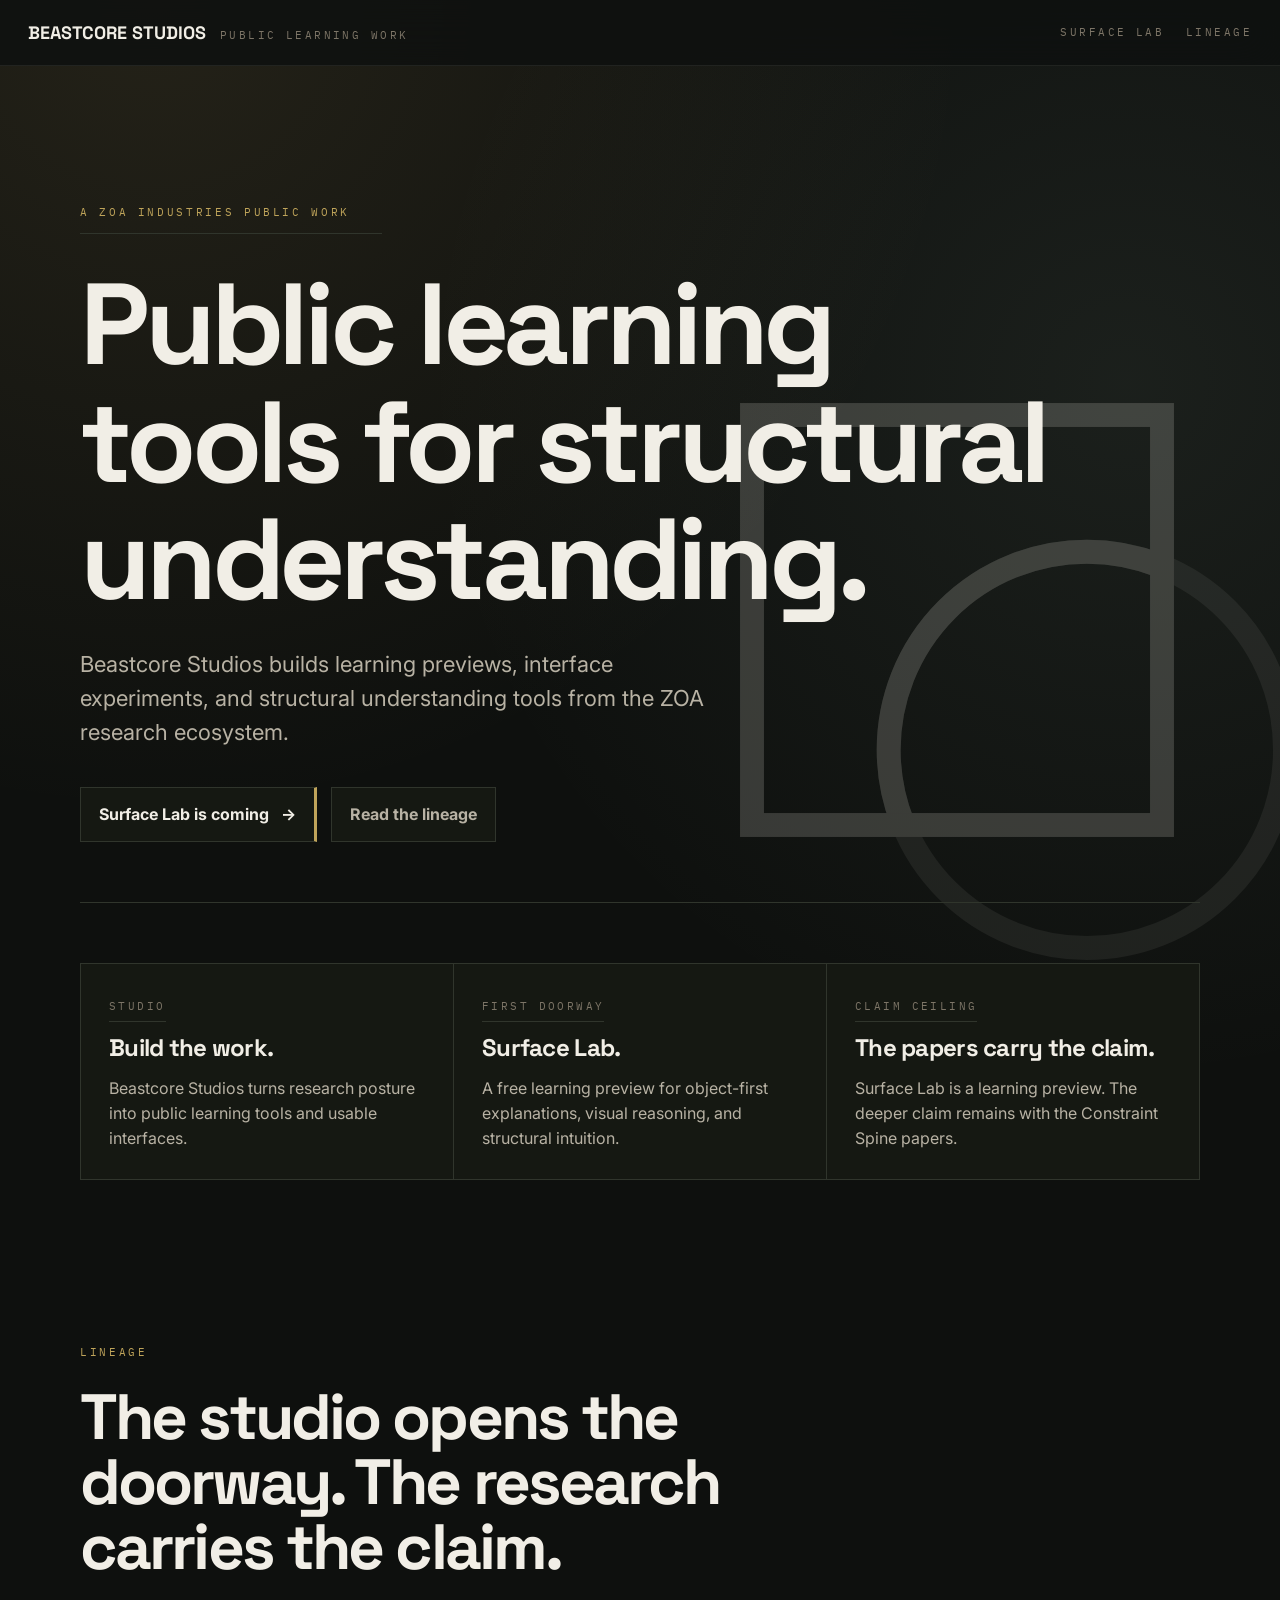
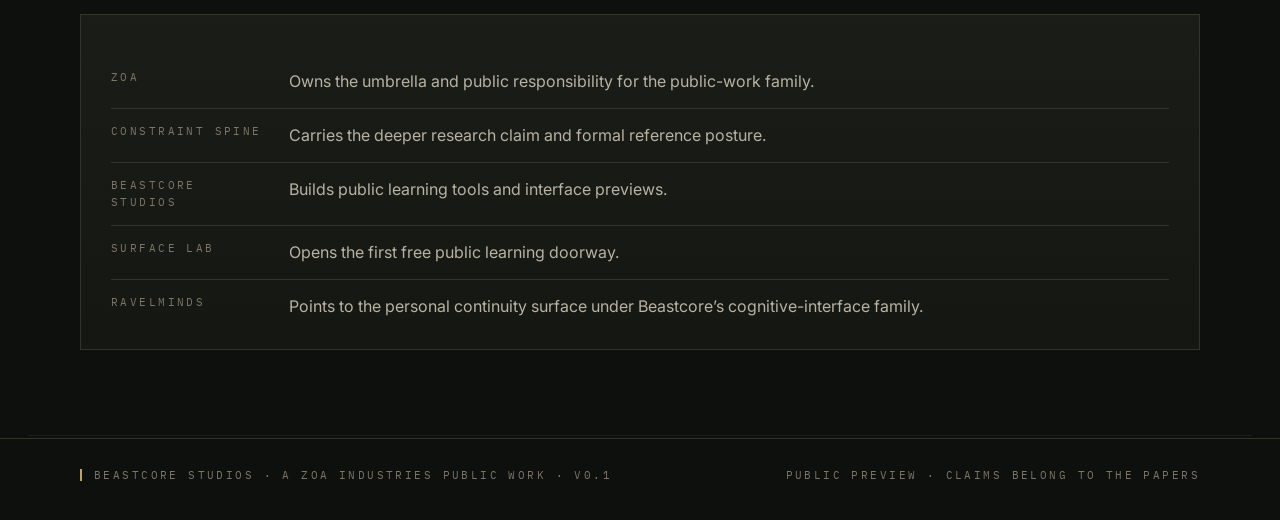
==== index.html @ 80c289a4 "beastcorestudios: composition hardening pass — homepage only v0.7 advances Beastcore Studios public " ====
<!doctype html>
<html lang="en">
<head>
  <meta charset="utf-8">
  <meta name="viewport" content="width=device-width, initial-scale=1">
  <title>Beastcore Studios — Public learning tools</title>
  <meta name="description" content="Beastcore Studios builds learning previews, interface experiments, and structural understanding tools from the ZOA research ecosystem. Surface Lab is coming.">
  <meta name="robots" content="index, follow, nosnippet, noarchive">
  <meta name="googlebot" content="index, follow, nosnippet, noarchive">
  <link rel="canonical" href="https://beastcorestudios.com/">
  <meta property="og:type" content="website">
  <meta property="og:url" content="https://beastcorestudios.com/">
  <meta property="og:title" content="Beastcore Studios — Public learning tools">
  <meta property="og:description" content="Surface Lab is coming: a free public learning doorway from Beastcore Studios. The deeper claim belongs to the papers.">
  <meta name="theme-color" content="#0f1110">
  <link rel="icon" type="image/x-icon" href="/favicon.ico">
  <link rel="icon" type="image/svg+xml" href="/favicon.svg">
  <link rel="icon" type="image/png" sizes="16x16" href="/favicon-16x16.png">
  <link rel="icon" type="image/png" sizes="32x32" href="/favicon-32x32.png">
  <link rel="apple-touch-icon" sizes="180x180" href="/apple-touch-icon.png">
  <link rel="manifest" href="/site.webmanifest">
  <meta property="og:image" content="https://beastcorestudios.com/assets/surface-lab-lockup-2000.png">
  <link rel="stylesheet" href="/assets/site.css">
  <link rel="preconnect" href="https://fonts.googleapis.com">
  <link rel="preconnect" href="https://fonts.gstatic.com" crossorigin>
  <link href="https://fonts.googleapis.com/css2?family=Space+Grotesk:wght@500;700&family=Inter:wght@400;600;700&family=IBM+Plex+Mono:wght@400;500&display=swap" rel="stylesheet">
</head>
<body class="home">
<nav>
  <a class="brand" href="/">
    <strong>Beastcore Studios</strong>
    <span>public learning work</span>
  </a>
  <div class="nav-links">
    <a href="/surface-lab/">Surface Lab</a>
    <a href="#lineage">Lineage</a>
  </div>
</nav>
<main>
  <section class="section hero">
    <div class="inner">
      <div class="kicker">A ZOA Industries public work</div>
      <h1>Public learning tools for structural understanding.</h1>
      <p class="lede">Beastcore Studios builds learning previews, interface experiments, and structural understanding tools from the ZOA research ecosystem.</p>
      <div class="actions">
        <a class="button primary" href="/surface-lab/">Surface Lab is coming <span>→</span></a>
        <a class="button secondary" href="#lineage">Read the lineage</a>
      </div>
      <div class="rule"></div>
      <div class="grid">
        <div class="card">
          <div class="mono">Studio</div>
          <h3>Build the work.</h3>
          <p>Beastcore Studios turns research posture into public learning tools and usable interfaces.</p>
        </div>
        <div class="card">
          <div class="mono">First doorway</div>
          <h3>Surface Lab.</h3>
          <p>A free learning preview for object-first explanations, visual reasoning, and structural intuition.</p>
        </div>
        <div class="card">
          <div class="mono">Claim ceiling</div>
          <h3>The papers carry the claim.</h3>
          <p>Surface Lab is a learning preview. The deeper claim remains with the Constraint Spine papers.</p>
        </div>
      </div>
    </div>
  </section>

  <section class="section" id="lineage">
    <div class="inner">
      <div class="kicker">Lineage</div>
      <h2>The studio opens the doorway. The research carries the claim.</h2>
      <div class="panel">
        <div class="line-list">
          <div class="line"><div class="mono">ZOA</div><div>Owns the umbrella and public responsibility for the public-work family.</div></div>
          <div class="line"><div class="mono">Constraint Spine</div><div>Carries the deeper research claim and formal reference posture.</div></div>
          <div class="line"><div class="mono">Beastcore Studios</div><div>Builds public learning tools and interface previews.</div></div>
          <div class="line"><div class="mono">Surface Lab</div><div>Opens the first free public learning doorway.</div></div>
          <div class="line"><div class="mono">RavelMinds</div><div>Points to the personal continuity surface under Beastcore&rsquo;s cognitive-interface family.</div></div>
        </div>
      </div>
    </div>
  </section>
</main>
<footer>
  <div class="footer-inner mono">
    <div>BEASTCORE STUDIOS · A ZOA INDUSTRIES PUBLIC WORK · v0.1</div>
    <div>PUBLIC PREVIEW · CLAIMS BELONG TO THE PAPERS</div>
  </div>
</footer>
</body>
</html>
---- assets/site.css ----
:root {
  --bg: #0E100E;
  --panel: #151812;
  --panel-2: #1B1E17;
  --ink: #F1EEE6;
  --muted: #B8B2A4;
  --dim: #7D7567;
  --line: #30352C;
  --accent: #BFA45A;
  --accent-2: #D2BD78;
  --paper: #efede6;
  --paper-ink: #33322f;
}
* { box-sizing: border-box; }
html { scroll-behavior: smooth; }
body {
  margin: 0;
  background:
    radial-gradient(circle at 12% 0%, rgba(215,179,106,0.11), transparent 34%),
    radial-gradient(circle at 88% 18%, rgba(185,216,194,0.08), transparent 34%),
    var(--bg);
  color: var(--ink);
  font-family: Inter, ui-sans-serif, system-ui, -apple-system, BlinkMacSystemFont, "Segoe UI", sans-serif;
  line-height: 1.55;
}
a { color: inherit; }
nav {
  position: sticky;
  top: 0;
  z-index: 50;
  height: 66px;
  display: flex;
  align-items: center;
  justify-content: space-between;
  gap: 20px;
  padding: 0 28px;
  background: rgba(15,17,16,0.86);
  backdrop-filter: blur(20px);
  border-bottom: 1px solid rgba(242,239,231,0.08);
}
.brand {
  display: flex;
  align-items: baseline;
  gap: 14px;
  text-decoration: none;
}
.brand strong {
  font-family: "Space Grotesk", Inter, sans-serif;
  font-weight: 700;
  letter-spacing: 0;
  font-size: 18px;
  text-transform: uppercase;
}
.brand span, .nav-links a, .mono {
  font-family: "IBM Plex Mono", ui-monospace, SFMono-Regular, Menlo, monospace;
  font-size: 11px;
  letter-spacing: 0.22em;
  text-transform: uppercase;
  color: var(--dim);
}
.nav-links { display: flex; gap: 22px; align-items: center; }
.nav-links a { text-decoration: none; transition: color 0.2s ease; }
.nav-links a:hover { color: var(--accent); }
main { min-height: calc(100vh - 66px); }
.section { padding: 88px 28px; }
.inner { max-width: 1120px; margin: 0 auto; }
.hero { padding-top: 120px; padding-bottom: 76px; position: relative; overflow: hidden; }
.hero::before {
  content: "";
  position: absolute;
  top: 50%;
  right: -10%;
  transform: translateY(-50%);
  width: min(820px, 78vw);
  height: min(820px, 78vw);
  background-image: url('/assets/surface-lab-mark-reversed.svg');
  background-position: center;
  background-repeat: no-repeat;
  background-size: contain;
  opacity: 0.18;
  pointer-events: none;
  z-index: 0;
}
.hero .inner { position: relative; z-index: 1; }
.kicker {
  font-family: "IBM Plex Mono", ui-monospace, monospace;
  color: var(--accent);
  letter-spacing: 0.24em;
  text-transform: uppercase;
  font-size: 11px;
  margin-bottom: 24px;
}
h1, h2, h3 {
  font-family: "Space Grotesk", Inter, sans-serif;
  letter-spacing: -0.045em;
  line-height: 1.02;
  margin: 0;
}
h1 { font-size: clamp(54px, 9vw, 116px); max-width: 980px; }
h2 { font-size: clamp(34px, 5.4vw, 64px); max-width: 820px; }
h3 { font-size: 24px; letter-spacing: -0.03em; }
.lede {
  margin: 28px 0 0;
  color: var(--muted);
  max-width: 720px;
  font-size: clamp(18px, 2vw, 22px);
}
.actions { display: flex; flex-wrap: wrap; gap: 14px; margin-top: 38px; }
.button {
  display: inline-flex;
  align-items: center;
  gap: 12px;
  padding: 14px 18px;
  border: 1px solid var(--line);
  background: var(--panel);
  text-decoration: none;
  font-weight: 700;
  color: var(--ink);
}
.button.primary { border-right: 3px solid var(--accent); }
.button.secondary { color: var(--muted); }
.rule { height: 1px; background: var(--line); margin: 60px 0; }
.grid { display: grid; grid-template-columns: repeat(3, minmax(0, 1fr)); gap: 1px; background: var(--line); border: 1px solid var(--line); }
.card { background: var(--panel); padding: 28px; min-height: 210px; }
.card p { color: var(--muted); margin: 16px 0 0; }
.panel {
  margin-top: 34px;
  border: 1px solid var(--line);
  background: linear-gradient(180deg, rgba(255,255,255,0.025), transparent), var(--panel);
  padding: 30px;
}
.line-list { display: grid; gap: 14px; margin-top: 24px; }
.line { display: grid; grid-template-columns: 160px 1fr; gap: 18px; border-top: 1px solid var(--line); padding-top: 14px; }
.line:first-child { border-top: 0; padding-top: 0; }
.line div:last-child { color: var(--muted); }
.preview-wrap {
  margin-top: 34px;
  background: var(--paper);
  border: 1px solid var(--line);
  padding: 20px;
}
.preview-card {
  max-width: 620px;
  margin: 0 auto;
  background: #faf9f4;
  color: var(--paper-ink);
  border: 1px solid #e2dfd5;
  border-radius: 14px;
  padding: 30px;
  font-family: Georgia, "Times New Roman", serif;
}
.preview-head { display: flex; justify-content: space-between; align-items: baseline; margin-bottom: 20px; }
.preview-head strong { font-size: 17px; }
.preview-head span, .preview-label { font-family: Arial, sans-serif; font-size: 10px; letter-spacing: 0.14em; text-transform: uppercase; color: #99958b; }
.preview-prompt { font-size: 21px; margin: 8px 0 22px; }
.shelf { display: flex; gap: 12px; }
.object { flex: 1; border: 1px solid #e2dfd5; border-radius: 8px; padding: 14px 8px 12px; text-align: center; }
.object svg { width: 100%; display: block; }
.object span { font-size: 14px; }
.preview-foot { border-top: 1px solid #e2dfd5; margin-top: 22px; padding-top: 15px; color: #99958b; font-size: 13px; font-style: italic; }
footer { border-top: 1px solid var(--line); padding: 28px 28px 36px; color: var(--dim); position: relative; }
footer::before {
  content: "";
  position: absolute;
  top: -4px;
  left: 28px;
  right: 28px;
  height: 1px;
  background: var(--line);
  opacity: 0.4;
}
.footer-inner { max-width: 1120px; margin: 0 auto; display: flex; justify-content: space-between; gap: 20px; flex-wrap: wrap; }
.footer-inner > div:first-child {
  position: relative;
  padding-left: 14px;
}
.footer-inner > div:first-child::before {
  content: "";
  position: absolute;
  left: 0;
  top: 50%;
  height: 12px;
  width: 2px;
  background: var(--accent);
  transform: translateY(-50%);
}

/* === v0.7 composition hardening pass — homepage only === */
/* Scoped to body.home to prevent cascade into Surface Lab page body.
   Parent attribution (nav .brand, footer brand block) stays universal above. */
.home .hero .kicker {
  padding-bottom: 12px;
  border-bottom: 1px solid var(--line);
  display: inline-block;
  padding-right: 32px;
  margin-bottom: 32px;
}
.home .hero { padding-top: 132px; }
.home .lede { max-width: 640px; }
.home .card {
  position: relative;
  transition: background-color 0.2s ease;
}
.home .card::before {
  content: "";
  position: absolute;
  left: 0;
  top: 0;
  bottom: 0;
  width: 2px;
  background: var(--accent);
  opacity: 0;
  transition: opacity 0.2s ease;
}
.home .card:hover { background: var(--panel-2); }
.home .card:hover::before { opacity: 1; }
.home .card .mono {
  display: inline-block;
  padding-bottom: 6px;
  border-bottom: 1px solid var(--line);
  margin-bottom: 14px;
}
@media (max-width: 780px) {
  nav { padding: 0 18px; }
  .brand span, .nav-links { display: none; }
  .section { padding: 64px 20px; }
  .hero { padding-top: 82px; }
  .grid { grid-template-columns: 1fr; }
  .line { grid-template-columns: 1fr; gap: 6px; }
  .shelf { flex-direction: column; }
}
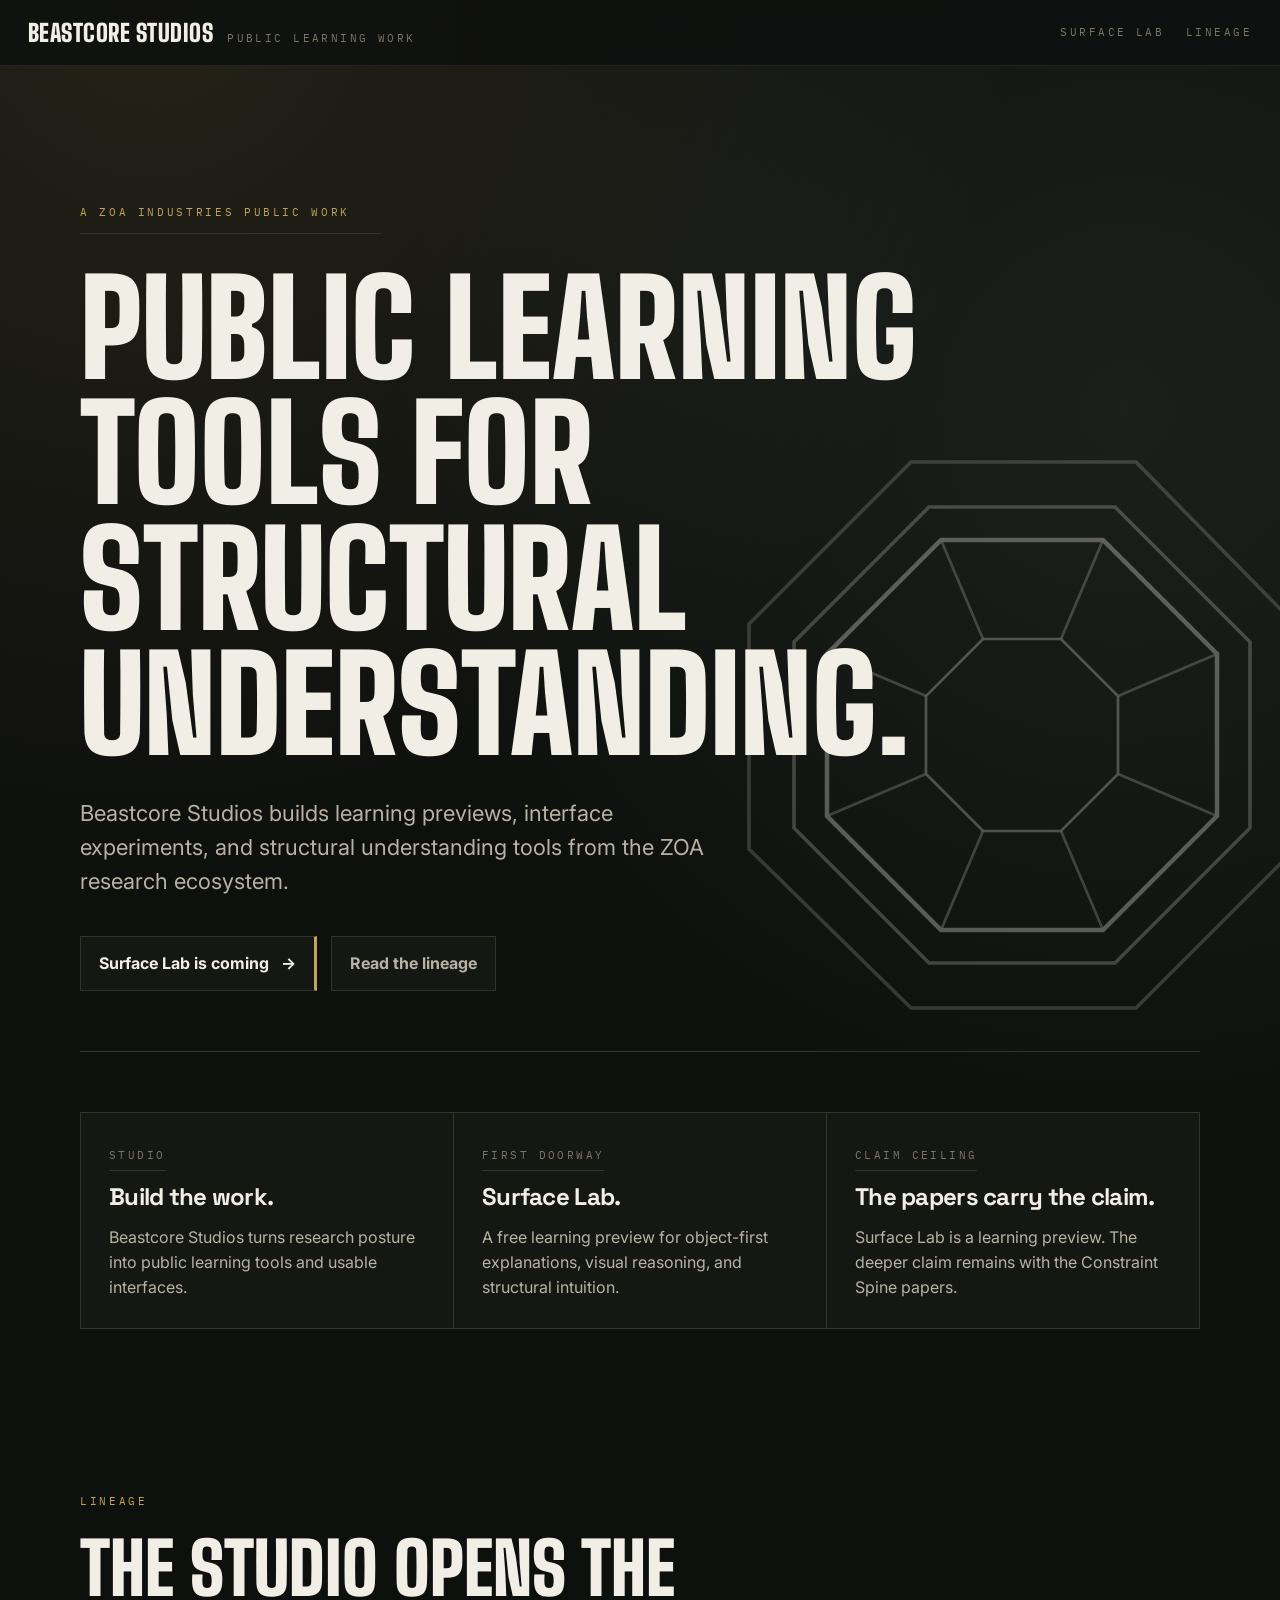
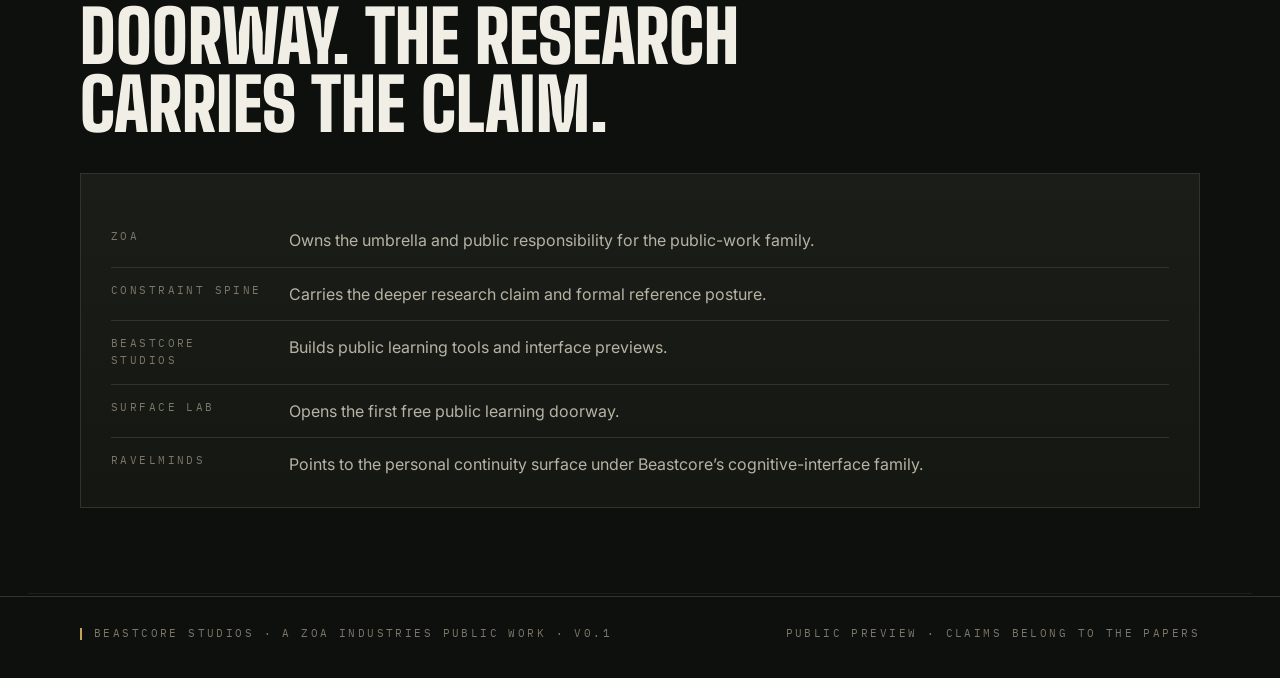
==== commit e2d963e0: "beastcorestudios: v0.8 — original sigil + brutalist wordmark Path 1 + Path 2 combined per operator a" ====
--- a/index.html
+++ b/index.html
@@ -23,7 +23,7 @@
   <link rel="stylesheet" href="/assets/site.css">
   <link rel="preconnect" href="https://fonts.googleapis.com">
   <link rel="preconnect" href="https://fonts.gstatic.com" crossorigin>
-  <link href="https://fonts.googleapis.com/css2?family=Space+Grotesk:wght@500;700&family=Inter:wght@400;600;700&family=IBM+Plex+Mono:wght@400;500&display=swap" rel="stylesheet">
+  <link href="https://fonts.googleapis.com/css2?family=Big+Shoulders+Display:wght@700;900&family=Space+Grotesk:wght@500;700&family=Inter:wght@400;600;700&family=IBM+Plex+Mono:wght@400;500&display=swap" rel="stylesheet">
 </head>
 <body class="home">
 <nav>
--- a/assets/site.css
+++ b/assets/site.css
@@ -45,10 +45,10 @@
   text-decoration: none;
 }
 .brand strong {
-  font-family: "Space Grotesk", Inter, sans-serif;
-  font-weight: 700;
-  letter-spacing: 0;
-  font-size: 18px;
+  font-family: "Big Shoulders Display", "Space Grotesk", Inter, sans-serif;
+  font-weight: 900;
+  letter-spacing: 0.02em;
+  font-size: 24px;
   text-transform: uppercase;
 }
 .brand span, .nav-links a, .mono {
@@ -69,15 +69,15 @@
   content: "";
   position: absolute;
   top: 50%;
-  right: -10%;
+  right: -8%;
   transform: translateY(-50%);
-  width: min(820px, 78vw);
-  height: min(820px, 78vw);
-  background-image: url('/assets/surface-lab-mark-reversed.svg');
+  width: min(720px, 68vw);
+  height: min(720px, 68vw);
+  background-image: url('/assets/beastcore-sigil-reversed.svg');
   background-position: center;
   background-repeat: no-repeat;
   background-size: contain;
-  opacity: 0.18;
+  opacity: 0.32;
   pointer-events: none;
   z-index: 0;
 }
@@ -99,6 +99,17 @@
 h1 { font-size: clamp(54px, 9vw, 116px); max-width: 980px; }
 h2 { font-size: clamp(34px, 5.4vw, 64px); max-width: 820px; }
 h3 { font-size: 24px; letter-spacing: -0.03em; }
+
+/* Homepage-scoped brutalist display typography for h1 + h2 */
+.home h1, .home h2 {
+  font-family: "Big Shoulders Display", "Space Grotesk", Inter, sans-serif;
+  font-weight: 900;
+  letter-spacing: 0;
+  text-transform: uppercase;
+  line-height: 0.95;
+}
+.home h1 { font-size: clamp(64px, 10.5vw, 132px); }
+.home h2 { font-size: clamp(40px, 6vw, 72px); }
 .lede {
   margin: 28px 0 0;
   color: var(--muted);
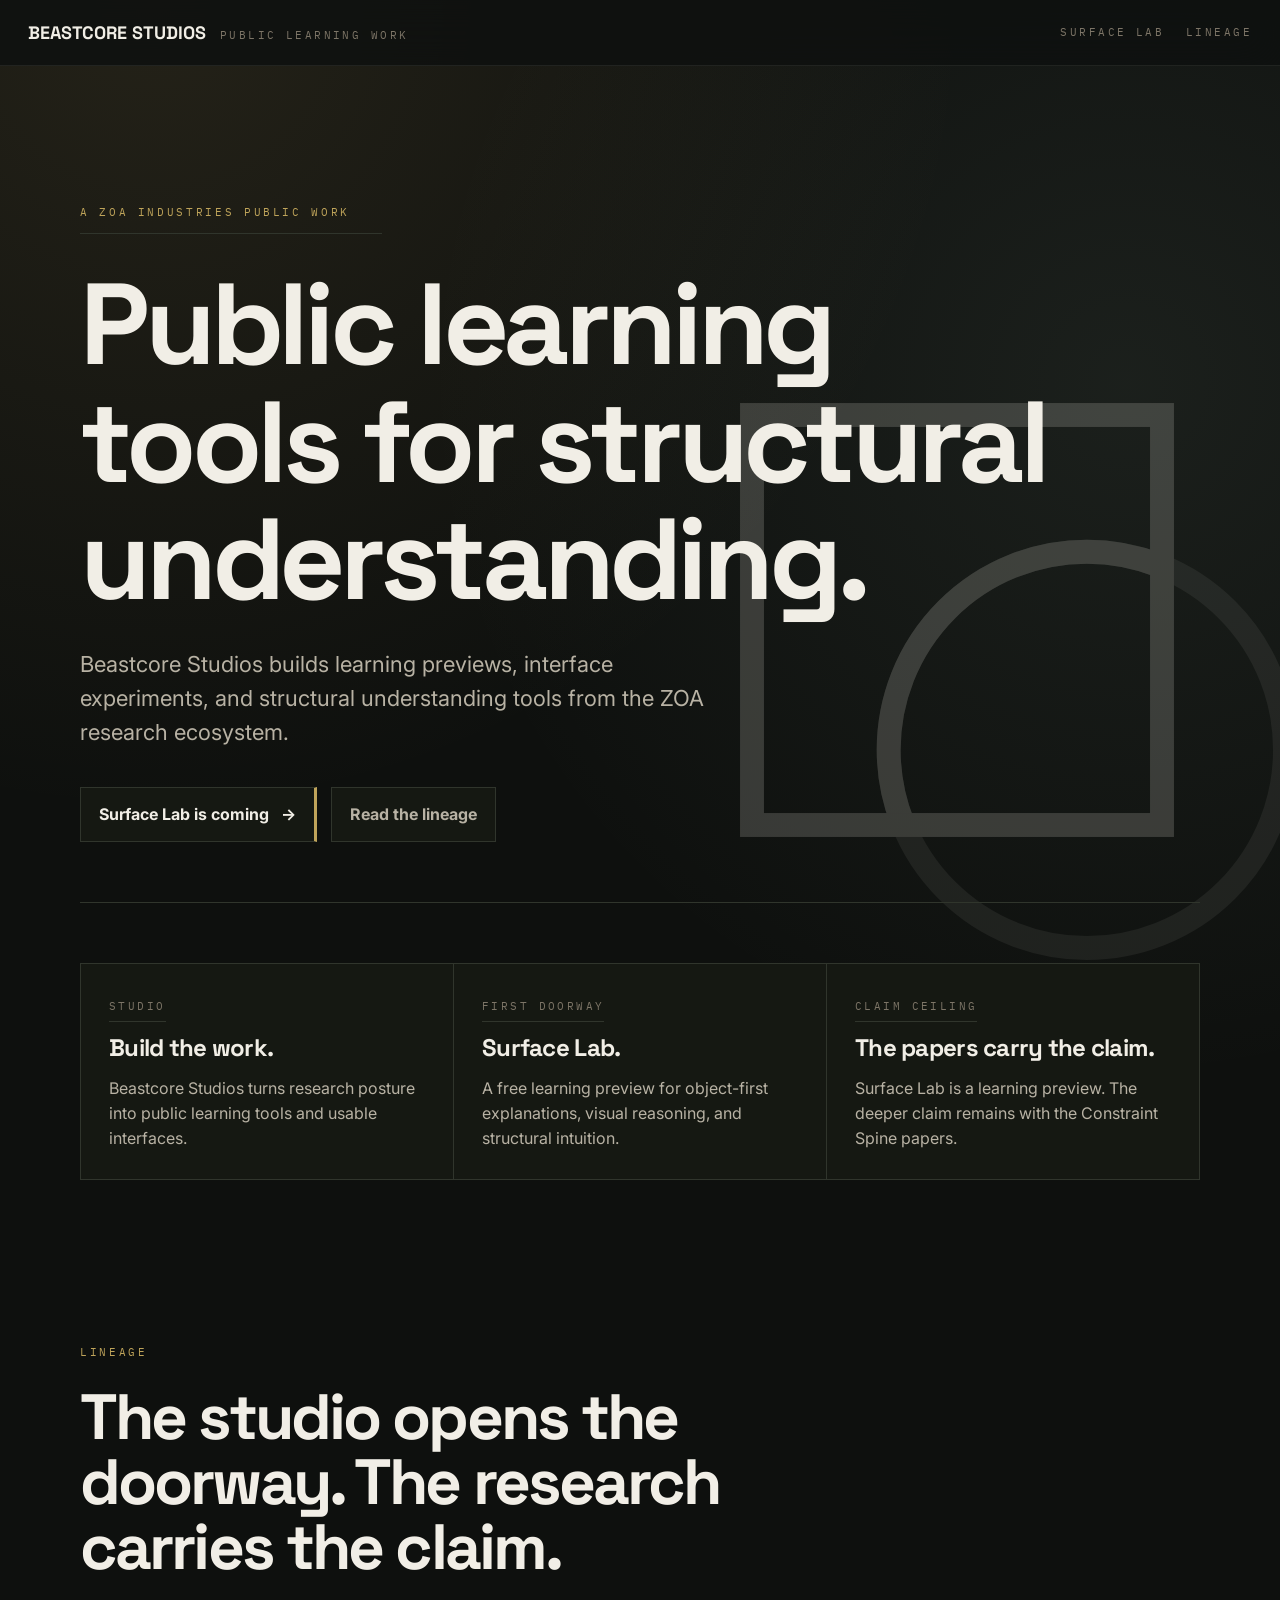
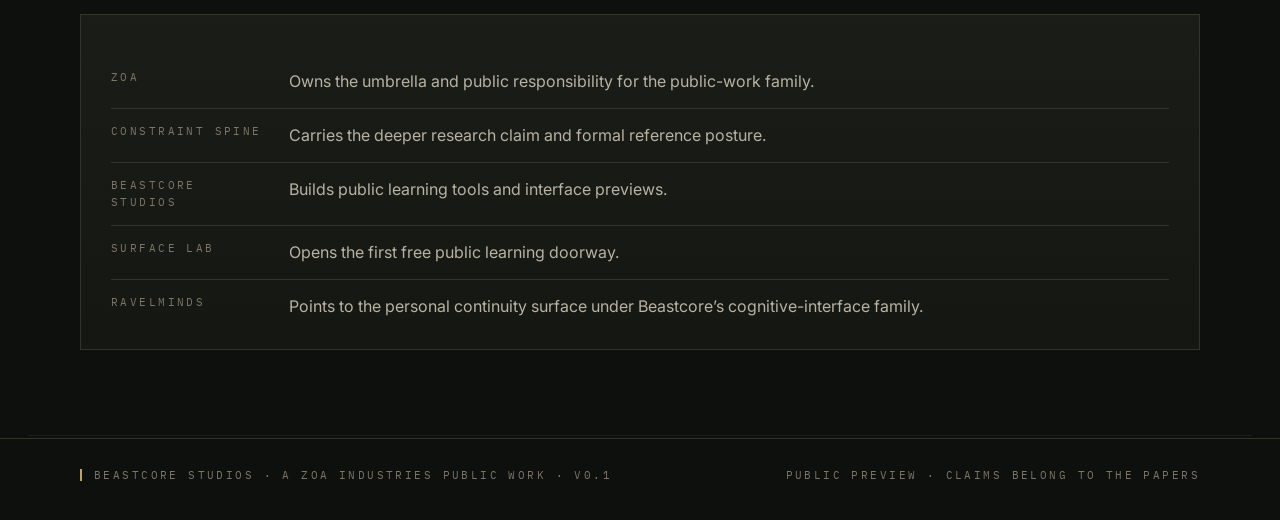
==== commit a91cb986: "Revert "beastcorestudios: v0.8 — original sigil + brutalist wordmark" This reverts commit e2d963e043" ====
--- a/index.html
+++ b/index.html
@@ -23,7 +23,7 @@
   <link rel="stylesheet" href="/assets/site.css">
   <link rel="preconnect" href="https://fonts.googleapis.com">
   <link rel="preconnect" href="https://fonts.gstatic.com" crossorigin>
-  <link href="https://fonts.googleapis.com/css2?family=Big+Shoulders+Display:wght@700;900&family=Space+Grotesk:wght@500;700&family=Inter:wght@400;600;700&family=IBM+Plex+Mono:wght@400;500&display=swap" rel="stylesheet">
+  <link href="https://fonts.googleapis.com/css2?family=Space+Grotesk:wght@500;700&family=Inter:wght@400;600;700&family=IBM+Plex+Mono:wght@400;500&display=swap" rel="stylesheet">
 </head>
 <body class="home">
 <nav>
--- a/assets/site.css
+++ b/assets/site.css
@@ -45,10 +45,10 @@
   text-decoration: none;
 }
 .brand strong {
-  font-family: "Big Shoulders Display", "Space Grotesk", Inter, sans-serif;
-  font-weight: 900;
-  letter-spacing: 0.02em;
-  font-size: 24px;
+  font-family: "Space Grotesk", Inter, sans-serif;
+  font-weight: 700;
+  letter-spacing: 0;
+  font-size: 18px;
   text-transform: uppercase;
 }
 .brand span, .nav-links a, .mono {
@@ -69,15 +69,15 @@
   content: "";
   position: absolute;
   top: 50%;
-  right: -8%;
+  right: -10%;
   transform: translateY(-50%);
-  width: min(720px, 68vw);
-  height: min(720px, 68vw);
-  background-image: url('/assets/beastcore-sigil-reversed.svg');
+  width: min(820px, 78vw);
+  height: min(820px, 78vw);
+  background-image: url('/assets/surface-lab-mark-reversed.svg');
   background-position: center;
   background-repeat: no-repeat;
   background-size: contain;
-  opacity: 0.32;
+  opacity: 0.18;
   pointer-events: none;
   z-index: 0;
 }
@@ -99,17 +99,6 @@
 h1 { font-size: clamp(54px, 9vw, 116px); max-width: 980px; }
 h2 { font-size: clamp(34px, 5.4vw, 64px); max-width: 820px; }
 h3 { font-size: 24px; letter-spacing: -0.03em; }
-
-/* Homepage-scoped brutalist display typography for h1 + h2 */
-.home h1, .home h2 {
-  font-family: "Big Shoulders Display", "Space Grotesk", Inter, sans-serif;
-  font-weight: 900;
-  letter-spacing: 0;
-  text-transform: uppercase;
-  line-height: 0.95;
-}
-.home h1 { font-size: clamp(64px, 10.5vw, 132px); }
-.home h2 { font-size: clamp(40px, 6vw, 72px); }
 .lede {
   margin: 28px 0 0;
   color: var(--muted);
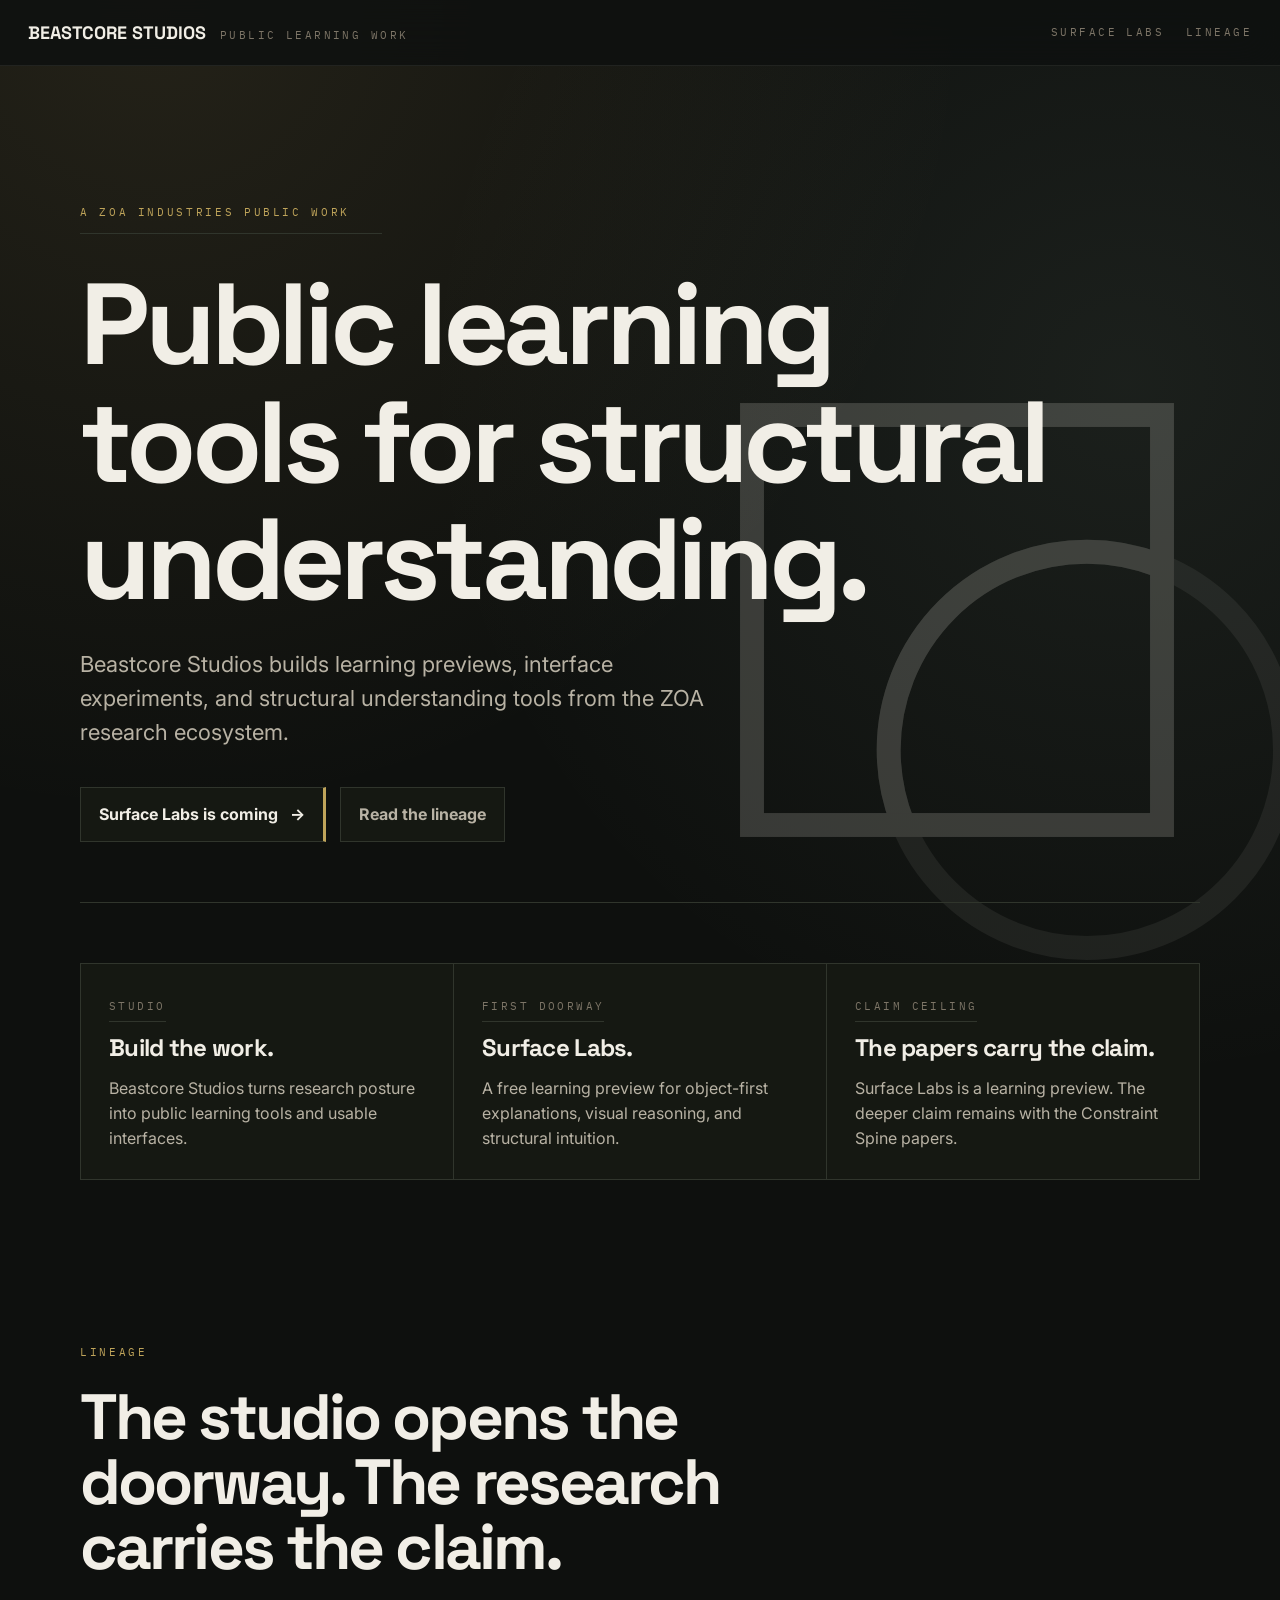
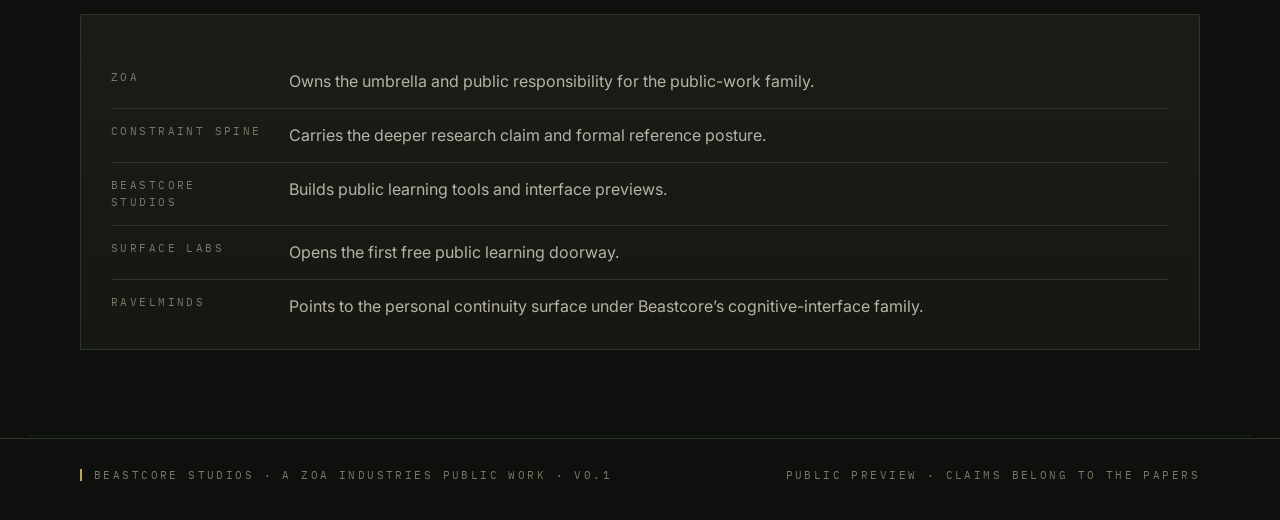
==== commit 63ee3dd0: "beastcorestudios: rename Surface Lab → Surface Labs (plural) Per operator directive 2026-06-21: bran" ====
--- a/index.html
+++ b/index.html
@@ -4,14 +4,14 @@
   <meta charset="utf-8">
   <meta name="viewport" content="width=device-width, initial-scale=1">
   <title>Beastcore Studios — Public learning tools</title>
-  <meta name="description" content="Beastcore Studios builds learning previews, interface experiments, and structural understanding tools from the ZOA research ecosystem. Surface Lab is coming.">
+  <meta name="description" content="Beastcore Studios builds learning previews, interface experiments, and structural understanding tools from the ZOA research ecosystem. Surface Labs is coming.">
   <meta name="robots" content="index, follow, nosnippet, noarchive">
   <meta name="googlebot" content="index, follow, nosnippet, noarchive">
   <link rel="canonical" href="https://beastcorestudios.com/">
   <meta property="og:type" content="website">
   <meta property="og:url" content="https://beastcorestudios.com/">
   <meta property="og:title" content="Beastcore Studios — Public learning tools">
-  <meta property="og:description" content="Surface Lab is coming: a free public learning doorway from Beastcore Studios. The deeper claim belongs to the papers.">
+  <meta property="og:description" content="Surface Labs is coming: a free public learning doorway from Beastcore Studios. The deeper claim belongs to the papers.">
   <meta name="theme-color" content="#0f1110">
   <link rel="icon" type="image/x-icon" href="/favicon.ico">
   <link rel="icon" type="image/svg+xml" href="/favicon.svg">
@@ -32,7 +32,7 @@
     <span>public learning work</span>
   </a>
   <div class="nav-links">
-    <a href="/surface-lab/">Surface Lab</a>
+    <a href="/surface-lab/">Surface Labs</a>
     <a href="#lineage">Lineage</a>
   </div>
 </nav>
@@ -43,7 +43,7 @@
       <h1>Public learning tools for structural understanding.</h1>
       <p class="lede">Beastcore Studios builds learning previews, interface experiments, and structural understanding tools from the ZOA research ecosystem.</p>
       <div class="actions">
-        <a class="button primary" href="/surface-lab/">Surface Lab is coming <span>→</span></a>
+        <a class="button primary" href="/surface-lab/">Surface Labs is coming <span>→</span></a>
         <a class="button secondary" href="#lineage">Read the lineage</a>
       </div>
       <div class="rule"></div>
@@ -55,13 +55,13 @@
         </div>
         <div class="card">
           <div class="mono">First doorway</div>
-          <h3>Surface Lab.</h3>
+          <h3>Surface Labs.</h3>
           <p>A free learning preview for object-first explanations, visual reasoning, and structural intuition.</p>
         </div>
         <div class="card">
           <div class="mono">Claim ceiling</div>
           <h3>The papers carry the claim.</h3>
-          <p>Surface Lab is a learning preview. The deeper claim remains with the Constraint Spine papers.</p>
+          <p>Surface Labs is a learning preview. The deeper claim remains with the Constraint Spine papers.</p>
         </div>
       </div>
     </div>
@@ -76,7 +76,7 @@
           <div class="line"><div class="mono">ZOA</div><div>Owns the umbrella and public responsibility for the public-work family.</div></div>
           <div class="line"><div class="mono">Constraint Spine</div><div>Carries the deeper research claim and formal reference posture.</div></div>
           <div class="line"><div class="mono">Beastcore Studios</div><div>Builds public learning tools and interface previews.</div></div>
-          <div class="line"><div class="mono">Surface Lab</div><div>Opens the first free public learning doorway.</div></div>
+          <div class="line"><div class="mono">Surface Labs</div><div>Opens the first free public learning doorway.</div></div>
           <div class="line"><div class="mono">RavelMinds</div><div>Points to the personal continuity surface under Beastcore&rsquo;s cognitive-interface family.</div></div>
         </div>
       </div>
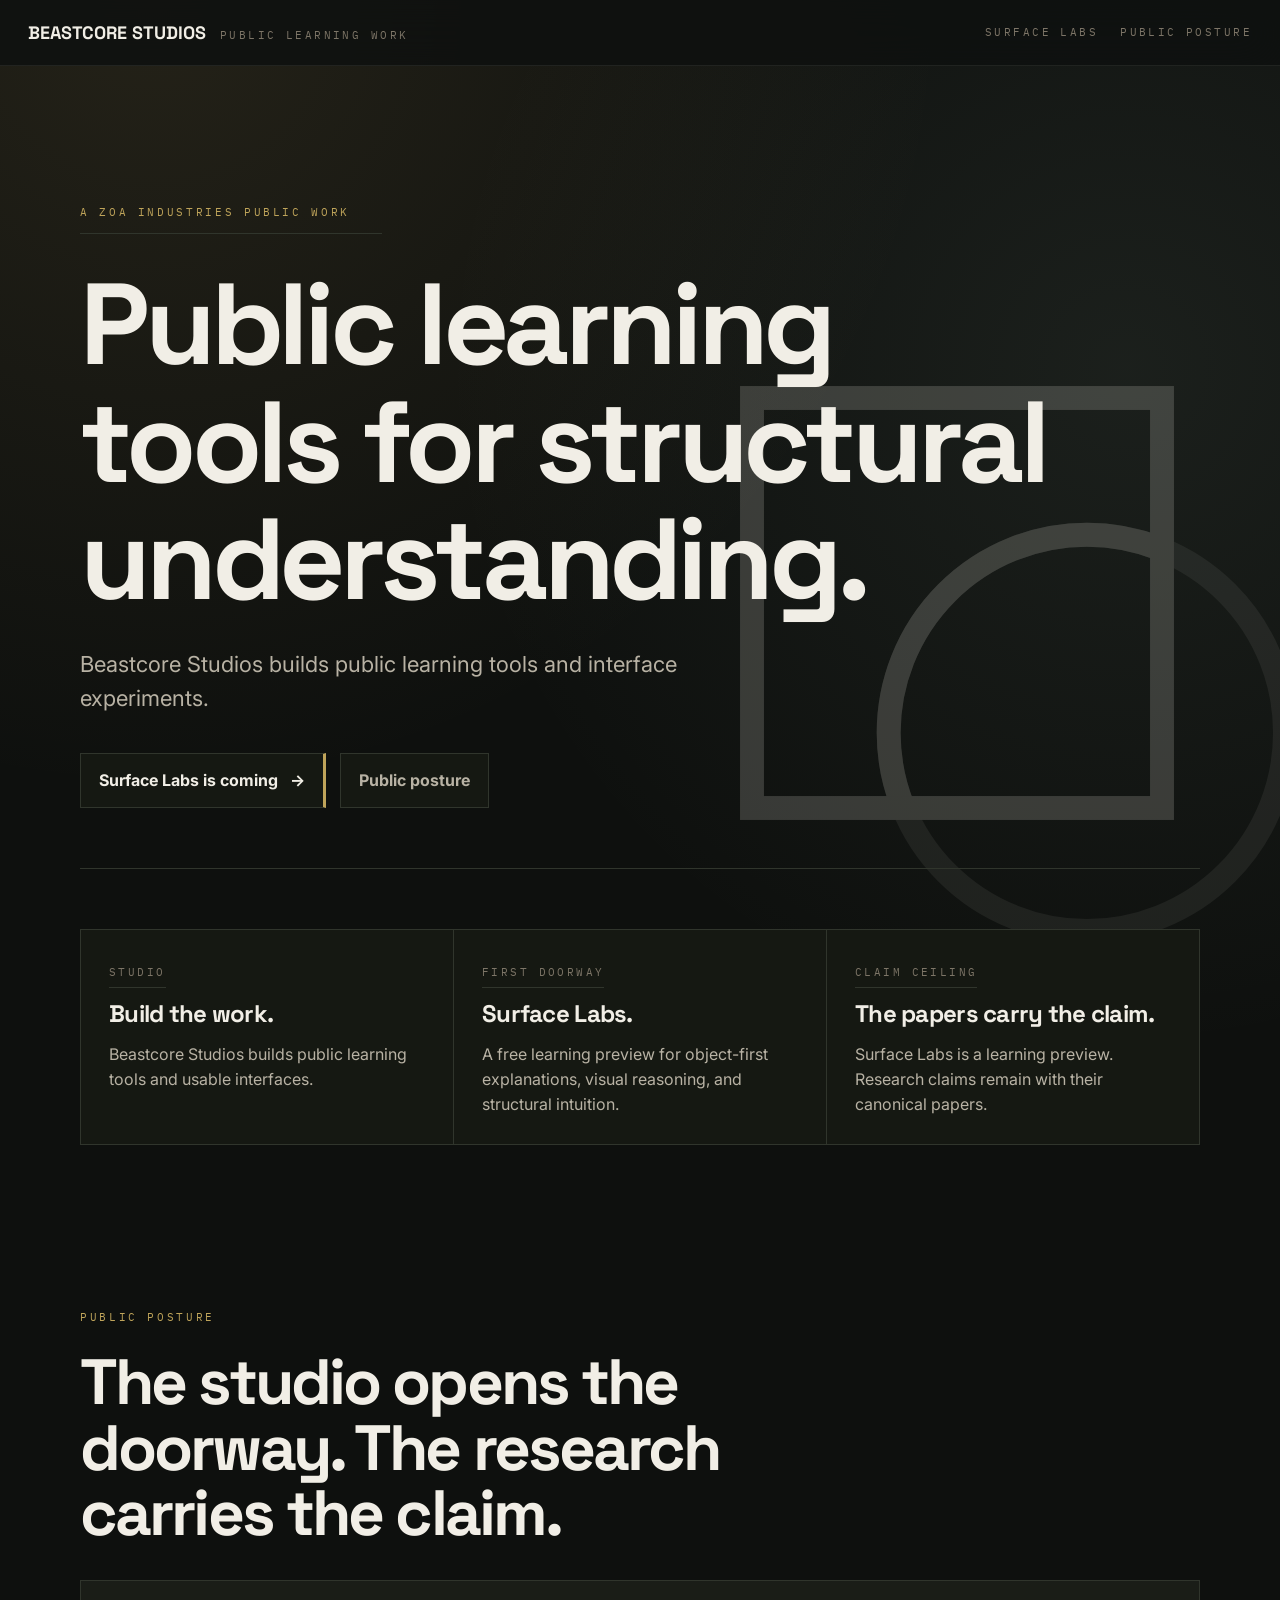
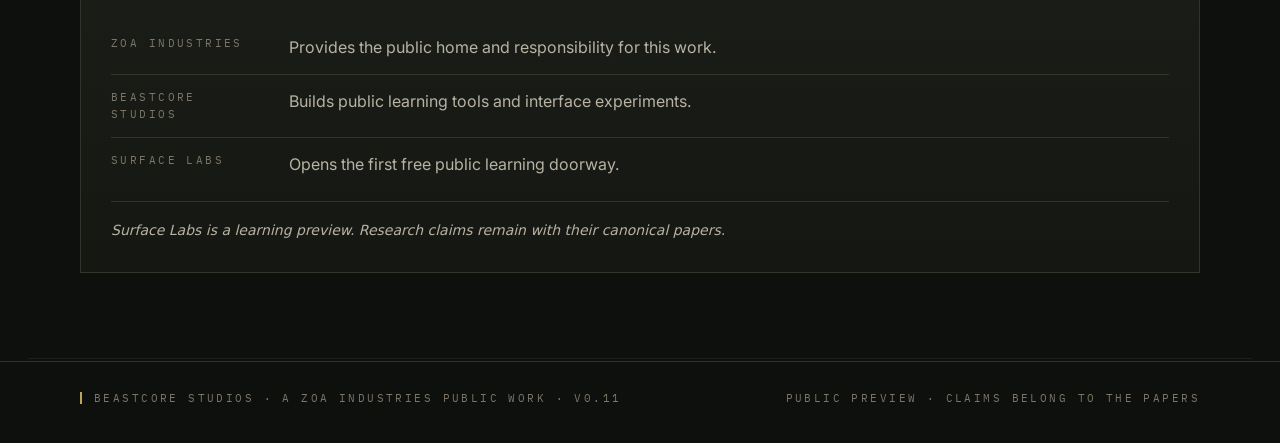
==== commit e10b07d8: "public-beastcore: align homepage with current public posture" ====
--- a/index.html
+++ b/index.html
@@ -4,7 +4,7 @@
   <meta charset="utf-8">
   <meta name="viewport" content="width=device-width, initial-scale=1">
   <title>Beastcore Studios — Public learning tools</title>
-  <meta name="description" content="Beastcore Studios builds learning previews, interface experiments, and structural understanding tools from the ZOA research ecosystem. Surface Labs is coming.">
+  <meta name="description" content="Beastcore Studios builds public learning tools and interface experiments. Surface Labs is coming.">
   <meta name="robots" content="index, follow, nosnippet, noarchive">
   <meta name="googlebot" content="index, follow, nosnippet, noarchive">
   <link rel="canonical" href="https://beastcorestudios.com/">
@@ -33,7 +33,7 @@
   </a>
   <div class="nav-links">
     <a href="/surface-lab/">Surface Labs</a>
-    <a href="#lineage">Lineage</a>
+    <a href="#public-posture">Public posture</a>
   </div>
 </nav>
 <main>
@@ -41,17 +41,17 @@
     <div class="inner">
       <div class="kicker">A ZOA Industries public work</div>
       <h1>Public learning tools for structural understanding.</h1>
-      <p class="lede">Beastcore Studios builds learning previews, interface experiments, and structural understanding tools from the ZOA research ecosystem.</p>
+      <p class="lede">Beastcore Studios builds public learning tools and interface experiments.</p>
       <div class="actions">
         <a class="button primary" href="/surface-lab/">Surface Labs is coming <span>→</span></a>
-        <a class="button secondary" href="#lineage">Read the lineage</a>
+        <a class="button secondary" href="#public-posture">Public posture</a>
       </div>
       <div class="rule"></div>
       <div class="grid">
         <div class="card">
           <div class="mono">Studio</div>
           <h3>Build the work.</h3>
-          <p>Beastcore Studios turns research posture into public learning tools and usable interfaces.</p>
+          <p>Beastcore Studios builds public learning tools and usable interfaces.</p>
         </div>
         <div class="card">
           <div class="mono">First doorway</div>
@@ -61,31 +61,30 @@
         <div class="card">
           <div class="mono">Claim ceiling</div>
           <h3>The papers carry the claim.</h3>
-          <p>Surface Labs is a learning preview. The deeper claim remains with the Constraint Spine papers.</p>
+          <p>Surface Labs is a learning preview. Research claims remain with their canonical papers.</p>
         </div>
       </div>
     </div>
   </section>
 
-  <section class="section" id="lineage">
+  <section class="section" id="public-posture">
     <div class="inner">
-      <div class="kicker">Lineage</div>
+      <div class="kicker">Public posture</div>
       <h2>The studio opens the doorway. The research carries the claim.</h2>
       <div class="panel">
         <div class="line-list">
-          <div class="line"><div class="mono">ZOA</div><div>Owns the umbrella and public responsibility for the public-work family.</div></div>
-          <div class="line"><div class="mono">Constraint Spine</div><div>Carries the deeper research claim and formal reference posture.</div></div>
-          <div class="line"><div class="mono">Beastcore Studios</div><div>Builds public learning tools and interface previews.</div></div>
+          <div class="line"><div class="mono">ZOA Industries</div><div>Provides the public home and responsibility for this work.</div></div>
+          <div class="line"><div class="mono">Beastcore Studios</div><div>Builds public learning tools and interface experiments.</div></div>
           <div class="line"><div class="mono">Surface Labs</div><div>Opens the first free public learning doorway.</div></div>
-          <div class="line"><div class="mono">RavelMinds</div><div>Points to the personal continuity surface under Beastcore&rsquo;s cognitive-interface family.</div></div>
         </div>
+        <p class="posture-note">Surface Labs is a learning preview. Research claims remain with their canonical papers.</p>
       </div>
     </div>
   </section>
 </main>
 <footer>
   <div class="footer-inner mono">
-    <div>BEASTCORE STUDIOS · A ZOA INDUSTRIES PUBLIC WORK · v0.1</div>
+    <div>BEASTCORE STUDIOS · A ZOA INDUSTRIES PUBLIC WORK · v0.11</div>
     <div>PUBLIC PREVIEW · CLAIMS BELONG TO THE PAPERS</div>
   </div>
 </footer>
--- a/assets/site.css
+++ b/assets/site.css
@@ -220,6 +220,14 @@
   border-bottom: 1px solid var(--line);
   margin-bottom: 14px;
 }
+.posture-note {
+  margin: 24px 0 0;
+  padding-top: 18px;
+  border-top: 1px solid var(--line);
+  color: var(--muted);
+  font-size: 14px;
+  font-style: italic;
+}
 @media (max-width: 780px) {
   nav { padding: 0 18px; }
   .brand span, .nav-links { display: none; }
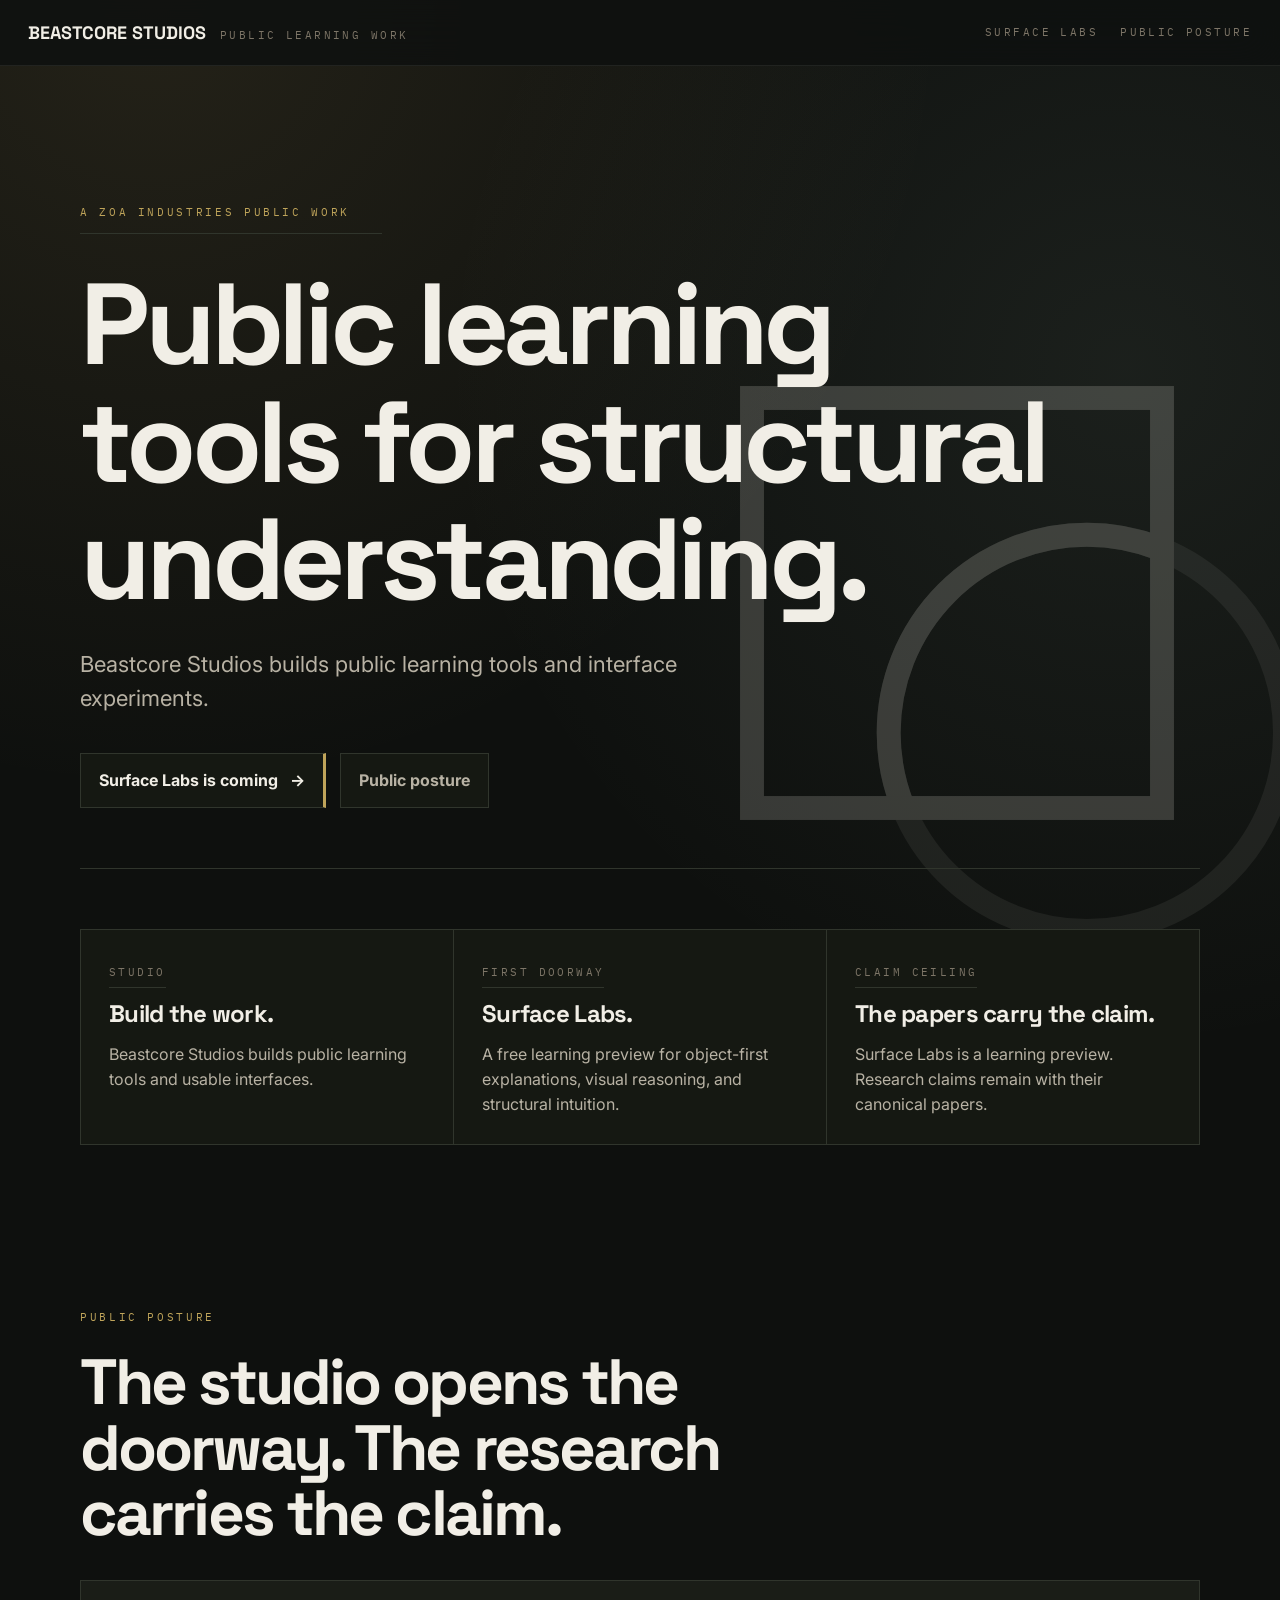
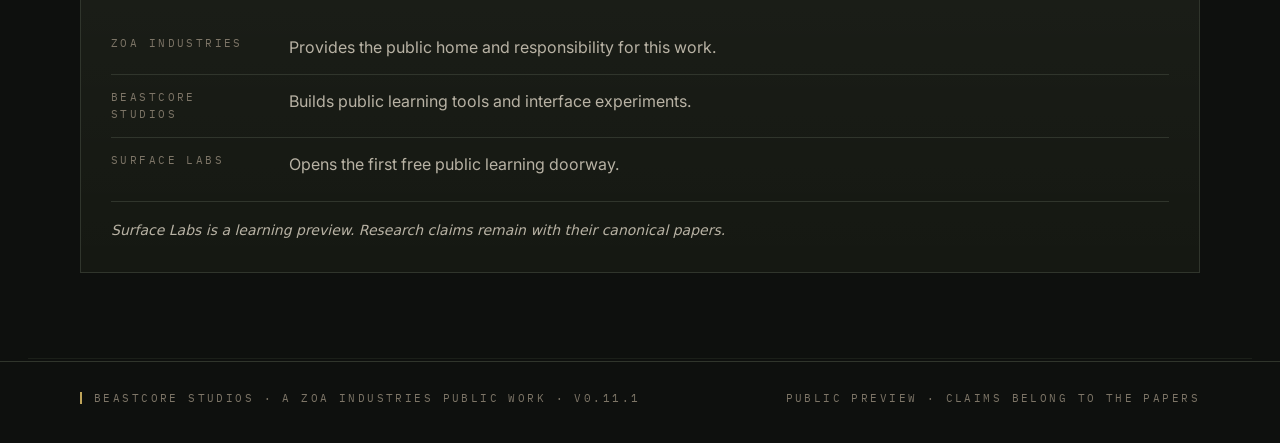
==== commit 6818a601: "public-beastcore: add bounded not-found surface" ====
--- a/index.html
+++ b/index.html
@@ -84,7 +84,7 @@
 </main>
 <footer>
   <div class="footer-inner mono">
-    <div>BEASTCORE STUDIOS · A ZOA INDUSTRIES PUBLIC WORK · v0.11</div>
+    <div>BEASTCORE STUDIOS · A ZOA INDUSTRIES PUBLIC WORK · v0.11.1</div>
     <div>PUBLIC PREVIEW · CLAIMS BELONG TO THE PAPERS</div>
   </div>
 </footer>
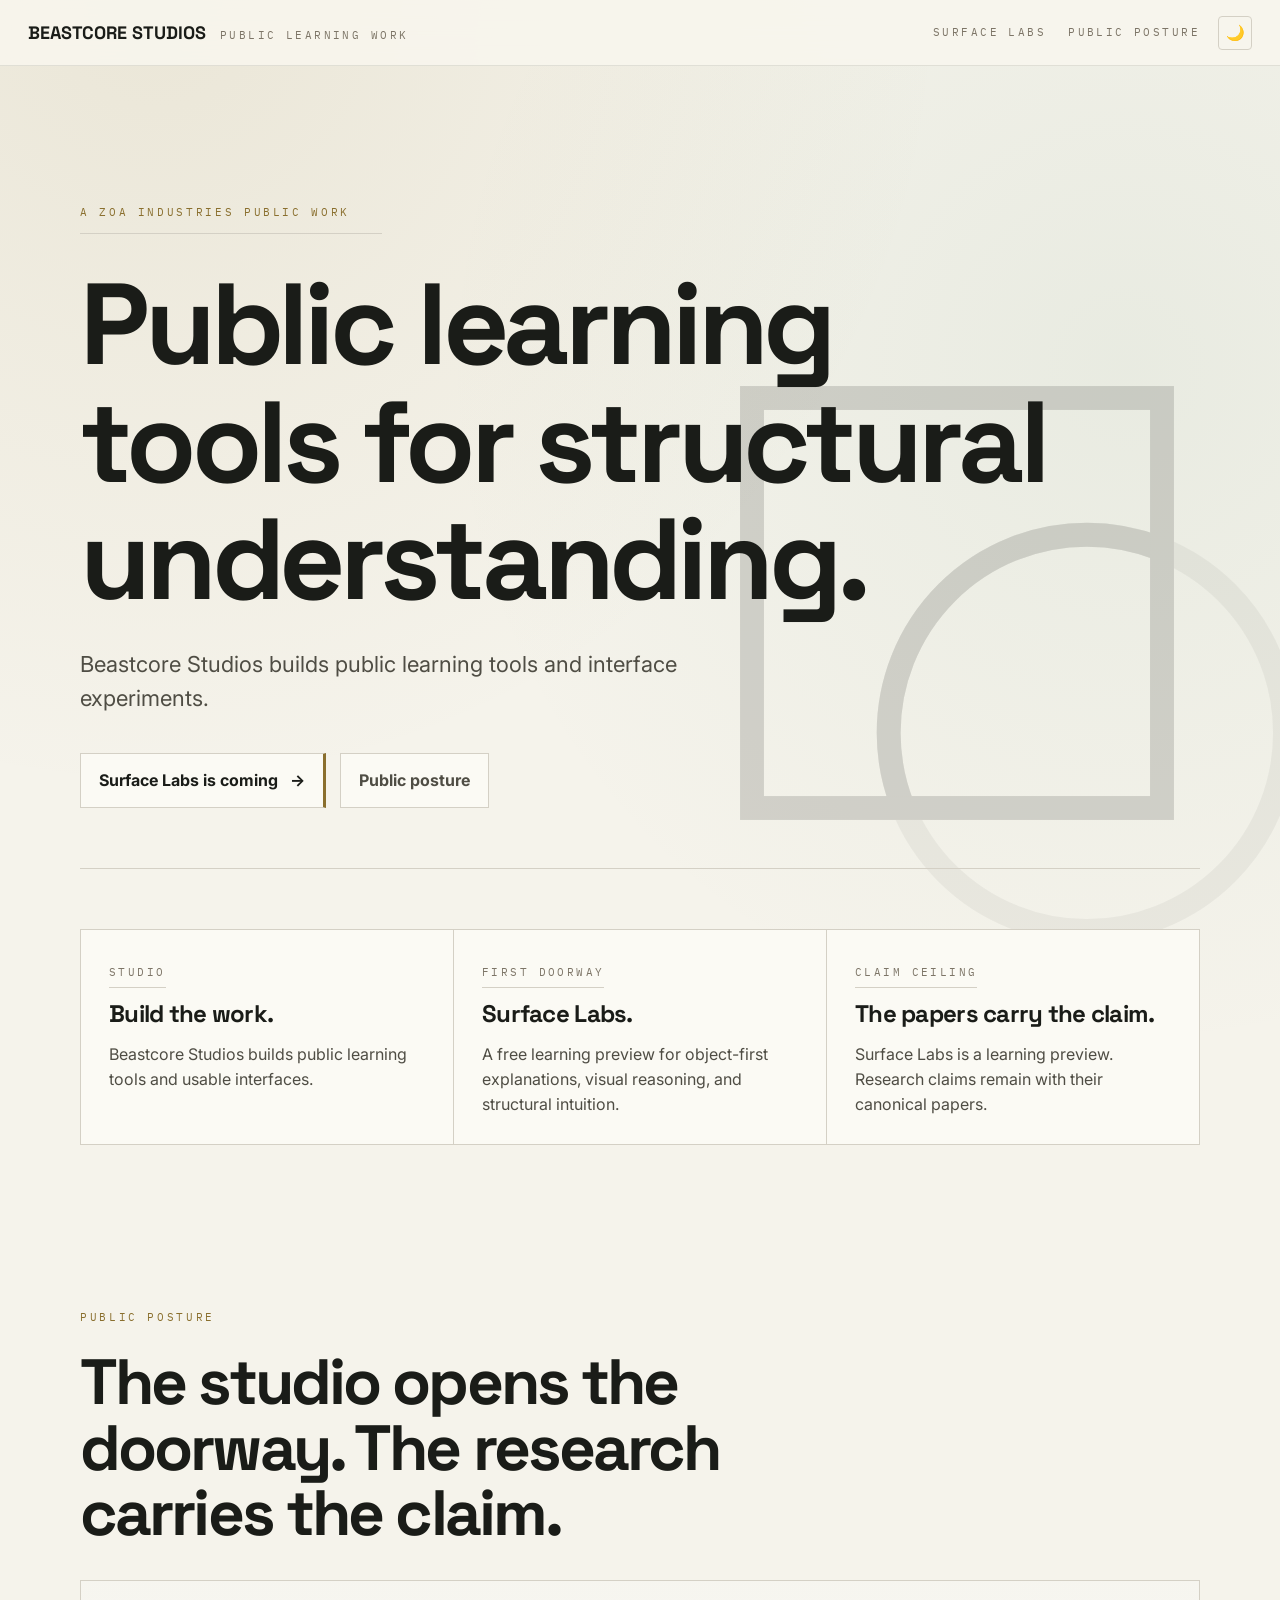
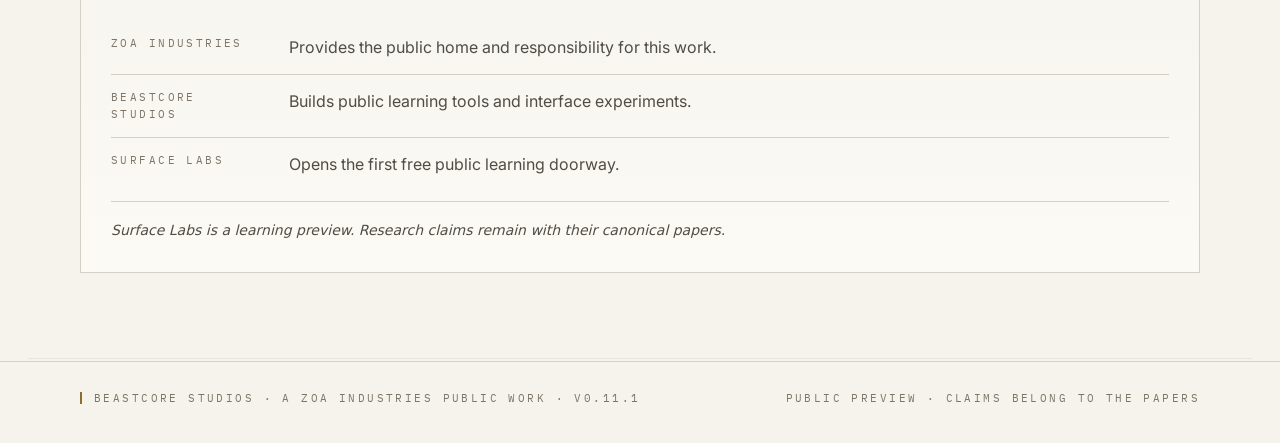
==== commit 8cc50e48: "docs(site): add light mode with toggle, OS preference fallback, themed assets Refactors site.css to " ====
--- a/index.html
+++ b/index.html
@@ -24,6 +24,17 @@
   <link rel="preconnect" href="https://fonts.googleapis.com">
   <link rel="preconnect" href="https://fonts.gstatic.com" crossorigin>
   <link href="https://fonts.googleapis.com/css2?family=Space+Grotesk:wght@500;700&family=Inter:wght@400;600;700&family=IBM+Plex+Mono:wght@400;500&display=swap" rel="stylesheet">
+  <script>
+  (function(){
+    try {
+      var stored = localStorage.getItem('bcs-theme');
+      var theme = stored || (window.matchMedia && window.matchMedia('(prefers-color-scheme: light)').matches ? 'light' : 'dark');
+      document.documentElement.setAttribute('data-theme', theme);
+      var meta = document.querySelector('meta[name="theme-color"]');
+      if (meta) meta.setAttribute('content', theme === 'light' ? '#f5f3eb' : '#0f1110');
+    } catch(e) {}
+  })();
+  </script>
 </head>
 <body class="home">
 <nav>
@@ -31,9 +42,12 @@
     <strong>Beastcore Studios</strong>
     <span>public learning work</span>
   </a>
-  <div class="nav-links">
-    <a href="/surface-lab/">Surface Labs</a>
-    <a href="#public-posture">Public posture</a>
+  <div class="nav-right">
+    <div class="nav-links">
+      <a href="/surface-lab/">Surface Labs</a>
+      <a href="#public-posture">Public posture</a>
+    </div>
+    <button type="button" class="theme-toggle" aria-label="Toggle color theme" title="Toggle theme"></button>
   </div>
 </nav>
 <main>
@@ -82,6 +96,20 @@
     </div>
   </section>
 </main>
+<script>
+(function(){
+  document.querySelectorAll('.theme-toggle').forEach(function(btn){
+    btn.addEventListener('click', function(){
+      var current = document.documentElement.getAttribute('data-theme');
+      var next = current === 'light' ? 'dark' : 'light';
+      document.documentElement.setAttribute('data-theme', next);
+      try { localStorage.setItem('bcs-theme', next); } catch(e) {}
+      var meta = document.querySelector('meta[name="theme-color"]');
+      if (meta) meta.setAttribute('content', next === 'light' ? '#f5f3eb' : '#0f1110');
+    });
+  });
+})();
+</script>
 <footer>
   <div class="footer-inner mono">
     <div>BEASTCORE STUDIOS · A ZOA INDUSTRIES PUBLIC WORK · v0.11.1</div>
--- a/assets/site.css
+++ b/assets/site.css
@@ -1,4 +1,5 @@
 :root {
+  /* Base palette — dark default */
   --bg: #0E100E;
   --panel: #151812;
   --panel-2: #1B1E17;
@@ -10,18 +11,70 @@
   --accent-2: #D2BD78;
   --paper: #efede6;
   --paper-ink: #33322f;
+  /* Compositional theme-aware values */
+  --nav-bg: rgba(15,17,16,0.86);
+  --nav-border: rgba(242,239,231,0.08);
+  --gradient-1: rgba(215,179,106,0.11);
+  --gradient-2: rgba(185,216,194,0.08);
+  --hero-mark: url('/assets/surface-lab-mark-reversed.svg');
+  --panel-overlay: rgba(255,255,255,0.025);
+  --toggle-icon: "\2600";  /* ☀ shown in dark mode (click to switch to light) */
+}
+
+/* Manual light theme via [data-theme="light"] — set by the inline init script
+   from localStorage or OS preference. Wins over the @media fallback below. */
+:root[data-theme="light"] {
+  --bg: #f5f3eb;
+  --panel: #fbfaf4;
+  --panel-2: #ecebe2;
+  --ink: #1a1c18;
+  --muted: #4f4d44;
+  --dim: #7d7567;
+  --line: #d4d0c5;
+  --accent: #8a6f2e;
+  --accent-2: #a98a3e;
+  --nav-bg: rgba(248,246,238,0.86);
+  --nav-border: rgba(30,30,28,0.10);
+  --gradient-1: rgba(143,118,42,0.10);
+  --gradient-2: rgba(85,140,110,0.08);
+  --hero-mark: url('/assets/surface-lab-mark.svg');
+  --panel-overlay: rgba(0,0,0,0.018);
+  --toggle-icon: "\1F319";  /* 🌙 shown in light mode (click to switch to dark) */
+}
+
+/* Graceful no-JS fallback: honor OS preference when no [data-theme] is set. */
+@media (prefers-color-scheme: light) {
+  :root:not([data-theme]) {
+    --bg: #f5f3eb;
+    --panel: #fbfaf4;
+    --panel-2: #ecebe2;
+    --ink: #1a1c18;
+    --muted: #4f4d44;
+    --dim: #7d7567;
+    --line: #d4d0c5;
+    --accent: #8a6f2e;
+    --accent-2: #a98a3e;
+    --nav-bg: rgba(248,246,238,0.86);
+    --nav-border: rgba(30,30,28,0.10);
+    --gradient-1: rgba(143,118,42,0.10);
+    --gradient-2: rgba(85,140,110,0.08);
+    --hero-mark: url('/assets/surface-lab-mark.svg');
+    --panel-overlay: rgba(0,0,0,0.018);
+    --toggle-icon: "\1F319";
+  }
 }
 * { box-sizing: border-box; }
 html { scroll-behavior: smooth; }
 body {
   margin: 0;
   background:
-    radial-gradient(circle at 12% 0%, rgba(215,179,106,0.11), transparent 34%),
-    radial-gradient(circle at 88% 18%, rgba(185,216,194,0.08), transparent 34%),
+    radial-gradient(circle at 12% 0%, var(--gradient-1), transparent 34%),
+    radial-gradient(circle at 88% 18%, var(--gradient-2), transparent 34%),
     var(--bg);
   color: var(--ink);
   font-family: Inter, ui-sans-serif, system-ui, -apple-system, BlinkMacSystemFont, "Segoe UI", sans-serif;
   line-height: 1.55;
+  transition: background-color 0.25s ease, color 0.25s ease;
 }
 a { color: inherit; }
 nav {
@@ -34,9 +87,9 @@
   justify-content: space-between;
   gap: 20px;
   padding: 0 28px;
-  background: rgba(15,17,16,0.86);
+  background: var(--nav-bg);
   backdrop-filter: blur(20px);
-  border-bottom: 1px solid rgba(242,239,231,0.08);
+  border-bottom: 1px solid var(--nav-border);
 }
 .brand {
   display: flex;
@@ -73,7 +126,7 @@
   transform: translateY(-50%);
   width: min(820px, 78vw);
   height: min(820px, 78vw);
-  background-image: url('/assets/surface-lab-mark-reversed.svg');
+  background-image: var(--hero-mark);
   background-position: center;
   background-repeat: no-repeat;
   background-size: contain;
@@ -126,7 +179,7 @@
 .panel {
   margin-top: 34px;
   border: 1px solid var(--line);
-  background: linear-gradient(180deg, rgba(255,255,255,0.025), transparent), var(--panel);
+  background: linear-gradient(180deg, var(--panel-overlay), transparent), var(--panel);
   padding: 30px;
 }
 .line-list { display: grid; gap: 14px; margin-top: 24px; }
@@ -237,3 +290,25 @@
   .line { grid-template-columns: 1fr; gap: 6px; }
   .shelf { flex-direction: column; }
 }
+
+/* === v0.13: theme toggle ============================================ */
+.nav-right { display: flex; align-items: center; gap: 18px; }
+.theme-toggle {
+  background: transparent;
+  border: 1px solid var(--line);
+  color: var(--muted);
+  width: 34px;
+  height: 34px;
+  padding: 0;
+  cursor: pointer;
+  font-size: 15px;
+  line-height: 1;
+  display: inline-flex;
+  align-items: center;
+  justify-content: center;
+  border-radius: 4px;
+  transition: color 0.2s ease, border-color 0.2s ease, background-color 0.2s ease;
+  -webkit-font-smoothing: antialiased;
+}
+.theme-toggle:hover { color: var(--accent); border-color: var(--accent); }
+.theme-toggle::before { content: var(--toggle-icon); }
